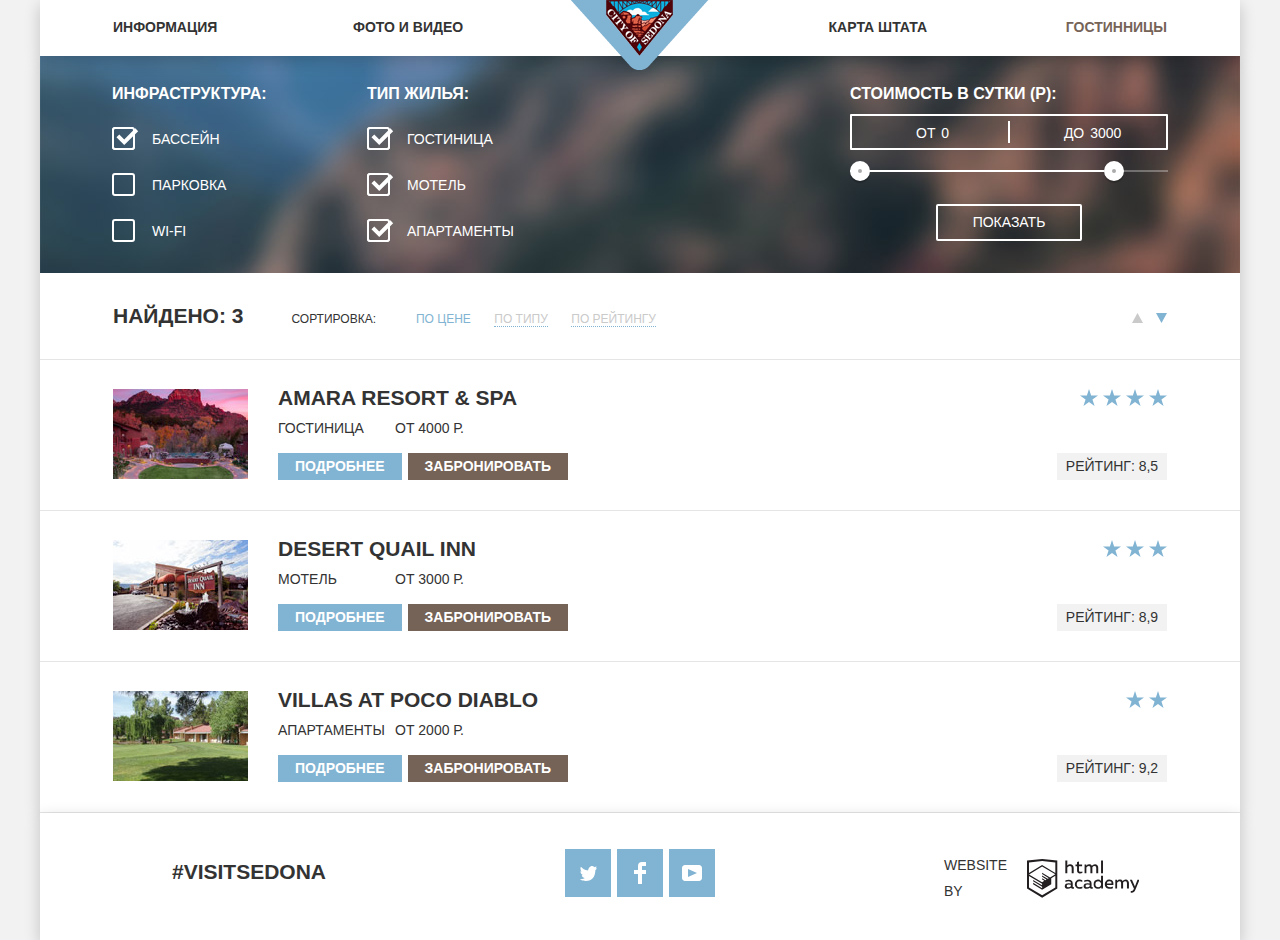
==== catalog.html @ d59c252d "Сборка 1" ====
<!DOCTYPE html>
<html lang="ru">
  <head>
    <meta charset="utf-8">
    <meta name="viewport" content="width=device-width,initial-scale=1">
    <title>Гостинницы Sedona</title>
    <link rel="stylesheet" href="css/style.css">
  </head>
  <body class="inner-page">
    <header class="page-header container">
      <a class="page-header__logo logo" href="index.html" tabindex="1">
        <img src="img/logo.png" width="138px" height="70px" alt="Седона - городок в Аризоне">
      </a>
      <nav class="page-header__navigation main-nav">
        <ul class="main-nav__list">
          <li class="main-nav__item">
            <a href="#">Информация</a>
          </li>
          <li class="main-nav__item">
            <a href="#">Фото и видео</a>
          </li>
          <li class="main-nav__item">
            <a href="#">Карта штата</a>
          </li>
          <li class="main-nav__item">
            <a>Гостинницы</a>
          </li>
        </ul>
      </nav>
    </header>


    <main class="container">
      <h1  class="visually-hidden">Каталог гостинниц</h2>

      <section class="hotel-filter">
        <h2 class="visually-hidden">Фильтр</h2>
        <form class="hotel-filter__form" action="https://echo.htmlacademy.ru" method="get">
          <fieldset class="hotel-filter__options options">
            <div class="options__inner-wrapper">
              <legend class="options__title">Инфраструктура:</legend>
              <ul class="options__list">
                <li class="options__item">
                  <div class="checkbox">
                    <input class="checkbox_input visually-hidden" type="checkbox" name="option_1" id="option_1" checked>
                    <label class="checkbox_label" for="option_1">Бассейн</label>
                  </div>
                </li>
                <li class="options__item">
                  <div class="checkbox">
                    <input class="checkbox_input visually-hidden" type="checkbox" name="option_2" id="option_2">
                    <label class="checkbox_label" for="option_2">Парковка</label>
                  </div>
                </li>
                <li class="options__item">
                  <div class="checkbox">
                    <input class="checkbox_input visually-hidden" type="checkbox" name="option_3" id="option_3">
                    <label class="checkbox_label" for="option_3">Wi-Fi</label>
                  </div>
                </li>
              </ul>
            </div>
          </fieldset>
          <fieldset class="hotel-filter__options options">
            <div class="options__inner-wrapper">
              <legend class="options__title">Тип жилья:</legend>
              <ul class="options__list">
                <li class="options__item">
                  <div class="checkbox">
                    <input class="checkbox_input visually-hidden" type="checkbox" name="option_4" id="option_4" checked>
                    <label class="checkbox_label" for="option_4">Гостиница</label>
                  </div>
                </li>
                <li class="options__item">
                  <div class="checkbox">
                    <input class="checkbox_input visually-hidden" type="checkbox" name="option_5" id="option_5" checked>
                    <label class="checkbox_label" for="option_5">Мотель</label>
                  </div>
                </li>
                <li class="options__item">
                  <div class="checkbox">
                    <input class="checkbox_input visually-hidden" type="checkbox" name="option_6" id="option_6" checked>
                    <label class="checkbox_label" for="option_6">Апартаменты</label>
                  </div>
                </li>
              </ul>
            </div>
          </fieldset>
          <div class="hotel-filter__price-wrapper">
            <fieldset class="price">
              <legend class="price__title">Стоимость в сутки (Р):</legend>
              <div class="price__controls control">
                <label class="control__value control__valuу--min-price">
                  <span class="visually-hidden">Минимальная цена</span>
                  От
                  <input class="control__input" type="text" name="min-price" id="min-price" value="0">
                </label>
                <label class="control__value control__value--max-price">
                  До
                  <span class="visually-hidden">Максимальная цена</span>
                  <input class="control__input" type="text" name="max-price" id="max-price" value="3000">
                </label>
              </div>
              <div class="price__range-controls range-controls">
                <div class="range-controls__scale">
                  <div class="range-controls__bar"></div>
                </div>
                <div class="range-controls__toggle range-controls__toggle--min"></div>
                <div class="range-controls__toggle range-controls__toggle--max"></div>
              </div>
            </fieldset>
            <button class="button hotel-filter__button" type="submit">Показать</button>
          </div>
        </form>
      </section>

      <section class="catalog">
        <h2 class="visually-hidden">Каталог отелей</h2>
        <div class="catalog_sorting sorting">
          <span class="sorting__search-result">Найдено: 3</span>
          <span class="sorting__text">Сортировка:</span>
          <ul class="sorting__by-category by-category">
            <li class="by-category__item by-category__item--active">
              <a class="by-category_link" href="#">По цене</a>
            </li>
            <li class="by-category__item">
              <a class="by-category_link" href="#">По типу</a>
            </li>
            <li class="by-category__item">
              <a class="by-category_link" href="#">По рейтингу</a>
            </li>
          </ul>
          <ul class="sorting__increase-decrease increase-decrease">
            <li class="increase-decrease__item">
              <a class="increase-decrease__link increase-decrease__link--decrease" href="#"><span class="visually-hidden">По убыванию</span></a>
            </li>
            <li class="increase-decrease__item increase-decrease__item--active">
              <a class="increase-decrease__link increase-decrease__link--increase" href="#"><span class="visually-hidden">По возрастанию</span></a>
            </li>
          </ul>
        </div>

        <ul class="catalog__list">
          <li class="catalog__item hotel">
            <img class="hotel__image" width="135px" height="90px" src="img/hotel-1.jpg" alt="Изображение отеля Amara Resort & Spa">
            <div class="hotel__information">
              <h3 class="hotel__title"><a class="hotel__link" href="#">Amara Resort & Spa</a></h3>
              <div class="hotel__table">
                <ul class="hotel__list">
                  <li class="hotel__value">Гостиница</li>
                  <li class="hotel__field">ОТ 4000 Р.</li>
                </ul>
              </div>
              <a class="hotel__button button" href="#">Подробнее</a>
              <a class="hotel__button hotel__button--buy button" href="#">Забронировать</a>
            </div>
            <div class="hotel__rating rating">
              <div class="rating__in-stars rating__in-stars--four">
                <span class="visually-hidden">4 звезды</span>
              </div>
              <a class="rating__in-numbers" href="#">Рейтинг: 8,5</a>
            </div>
          </li>

          <li class="catalog__item hotel">
            <img class="hotel__image" width="135px" height="90px" src="img/hotel-2.jpg" alt="Изображение отеля Desert Quail Inn">
            <div class="hotel__information">
              <h3 class="hotel__title"><a class="hotel__link" href="#">Desert Quail Inn</a></h3>
              <div class="hotel__table">
                <ul class="hotel__list">
                  <li class="hotel__value">Мотель</li>
                  <li class="hotel__field">ОТ 3000 Р.</li>
                </ul>
              </div>
              <a class="hotel__button button" href="#">Подробнее</a>
              <a class="hotel__button hotel__button--buy button" href="#">Забронировать</a>
            </div>
            <div class="hotel__rating rating">
              <div class="rating__in-stars rating__in-stars--three">
                <span class="visually-hidden">3 звезды</span>
              </div>
              <a class="rating__in-numbers" href="#">Рейтинг: 8,9</a>
            </div>
          </li>

          <li class="catalog__item hotel">
            <img class="hotel__image" width="135px" height="90px" src="img/hotel-3.jpg" alt="Изображение отеля Villas at Poco Diablo">
            <div class="hotel__information">
              <h3 class="hotel__title"><a class="hotel__link" href="#">Villas at Poco Diablo</a></h3>
              <div class="hotel__table">
                <ul class="hotel__list">
                  <li class="hotel__value">Апартаменты</li>
                  <li class="hotel__field">ОТ 2000 Р.</li>
                </ul>
              </div>
              <a class="hotel__button button" href="#">Подробнее</a>
              <a class="hotel__button hotel__button--buy button" href="#">Забронировать</a>
            </div>
            <div class="hotel__rating rating">
              <div class="rating__in-stars rating__in-stars--two">
                <span class="visually-hidden">2 звезды</span>
              </div>
              <a class="rating__in-numbers" href="#">Рейтинг: 9,2</a>
            </div>
          </li>
        </ul>
      </section>
    </main>

    <footer class="page-footer container">
      <div class="page-footer__hashtag hashtag">
        <p class="hashtag__text">#visitSEDONA</p>
      </div>

      <div class="page-footer__social social">
        <ul class="social__list">
          <li class="social__item">
            <a class="social__link social__link--twitter" href="#">
              <span class="visually-hidden">Twitter</span>
            </a>
          </li>
          <li class="social__item">
            <a class="social__link social__link--facebook" href="#">
              <span class="visually-hidden">Facebook</span>
            </a>
          </li>
          <li class="social__item">
            <a class="social__link social__link--youtube" href="#">
              <span class="visually-hidden">YouTube</span>
            </a>
          </li>
        </ul>
      </div>

      <div class="page-footer__copyright copyright">
        <span class="copyright__text">Website by</span>
        <a class="copyright__link" href="#">
          <span class="visually-hidden">HTML Academy</span>
        </a>
      </div>
    </footer>
  </body>
</html>
---- css/style.css ----
html {
  line-height: 1.15;
  -webkit-text-size-adjust: 100%; }

body {
  margin: 0; }

h1 {
  font-size: 2em;
  margin: 0.67em 0; }

hr {
  -webkit-box-sizing: content-box;
          box-sizing: content-box;
  height: 0;
  overflow: visible; }

pre {
  font-family: monospace, monospace;
  font-size: 1em; }

a {
  background-color: transparent; }

abbr[title] {
  border-bottom: none;
  text-decoration: underline;
  -webkit-text-decoration: underline dotted;
          text-decoration: underline dotted; }

b,
strong {
  font-weight: bolder; }

code,
kbd,
samp {
  font-family: monospace, monospace;
  font-size: 1em; }

small {
  font-size: 80%; }

sub,
sup {
  font-size: 75%;
  line-height: 0;
  position: relative;
  vertical-align: baseline; }

sub {
  bottom: -0.25em; }

sup {
  top: -0.5em; }

img {
  border-style: none; }

button,
input,
optgroup,
select,
textarea {
  font-family: inherit;
  font-size: 100%;
  line-height: 1.15;
  margin: 0; }

button,
input {
  overflow: visible; }

button,
select {
  text-transform: none; }

button,
[type="button"],
[type="reset"],
[type="submit"] {
  -webkit-appearance: button; }

button::-moz-focus-inner,
[type="button"]::-moz-focus-inner,
[type="reset"]::-moz-focus-inner,
[type="submit"]::-moz-focus-inner {
  border-style: none;
  padding: 0; }

button:-moz-focusring,
[type="button"]:-moz-focusring,
[type="reset"]:-moz-focusring,
[type="submit"]:-moz-focusring {
  outline: 1px dotted ButtonText; }

fieldset {
  padding: 0.35em 0.75em 0.625em; }

legend {
  -webkit-box-sizing: border-box;
          box-sizing: border-box;
  color: inherit;
  display: table;
  max-width: 100%;
  padding: 0;
  white-space: normal; }

progress {
  vertical-align: baseline; }

textarea {
  overflow: auto; }

[type="checkbox"],
[type="radio"] {
  -webkit-box-sizing: border-box;
          box-sizing: border-box;
  padding: 0; }

[type="number"]::-webkit-inner-spin-button,
[type="number"]::-webkit-outer-spin-button {
  height: auto; }

[type="search"] {
  -webkit-appearance: textfield;
  outline-offset: -2px; }

[type="search"]::-webkit-search-decoration {
  -webkit-appearance: none; }

::-webkit-file-upload-button {
  -webkit-appearance: button;
  font: inherit; }

details {
  display: block; }

summary {
  display: list-item; }

template {
  display: none; }

[hidden] {
  display: none; }

@font-face {
  font-family: 'PT Sans', sans-serif;
  font-weight: normal;
  src: local("PT Sans"), url("../../fonts/ptsans.woff"), url("../../fonts/ptsans.woff2");
  font-weight: 400;
  font-style: normal; }

@font-face {
  font-family: 'PT Sans', sans-serif;
  font-weight: normal;
  src: local("PT Sans"), url("../../fonts/ptsansbold.woff"), url("../../fonts/ptsansbold.woff2");
  font-weight: 700;
  font-style: normal; }

html {
  -webkit-box-sizing: border-box;
          box-sizing: border-box; }

*,
*::before,
*::after {
  -webkit-box-sizing: inherit;
          box-sizing: inherit; }

.content-box-component {
  -webkit-box-sizing: content-box;
          box-sizing: content-box; }

body {
  min-width: 1200px;
  margin: 0;
  padding: 0;
  font-weight: 400;
  font-style: normal;
  font-size: 14px;
  line-height: 21px;
  font-family: "PT Sans", "Arial", sans-serif;
  color: #333333;
  background-color: #ffffff;
  text-transform: uppercase;
  background-color: #f2f2f2; }

.visually-hidden {
  position: absolute;
  width: 1px;
  height: 1px;
  margin: -1px;
  padding: 0;
  overflow: hidden;
  border: 0;
  clip: rect(0 0 0 0); }

a {
  text-decoration: none; }

img {
  display: block; }

.container {
  width: 1200px;
  margin: 0 auto;
  display: block;
  background-color: #ffffff;
  -webkit-box-shadow: 0px 5px 15px 0px rgba(0, 1, 1, 0.2);
          box-shadow: 0px 5px 15px 0px rgba(0, 1, 1, 0.2); }

.button {
  display: block;
  font-size: 14px;
  line-height: 21px;
  font-weight: 700;
  color: #ffffff;
  text-transform: uppercase;
  background-color: #81b3d2;
  border: none; }

.page-header {
  width: 1200px;
  padding-left: 73px;
  padding-right: 73px;
  position: relative;
  background-color: #ffffff; }

.page-header__logo {
  position: absolute;
  left: 50%;
  margin-left: -69px;
  top: 0; }

.logo {
  width: 138px;
  height: 70px;
  background-color: transparent;
  z-index: 2; }

.main-nav__list {
  display: -webkit-box;
  display: -ms-flexbox;
  display: flex;
  -ms-flex-wrap: wrap;
      flex-wrap: wrap;
  list-style: none;
  margin: 0;
  padding: 0; }

.main-nav__item {
  width: 240px; }
  .main-nav__item:nth-child(n) {
    margin: 0; }
  .main-nav__item:nth-child(1), .main-nav__item:nth-child(2) {
    text-align: left; }
  .main-nav__item:nth-child(3), .main-nav__item:nth-child(4) {
    text-align: right; }
  .main-nav__item:nth-child(2) {
    margin-right: auto; }

.main-nav__item a {
  font-size: 14px;
  line-height: 21px;
  color: #333333;
  background-color: #ffffff;
  display: inline-block;
  padding: 0;
  margin-top: 17px;
  margin-bottom: 18px;
  font-weight: 700; }
  .main-nav__item a:hover, .main-nav__item a:active {
    color: #81b3d2; }
  .main-nav__item a:active {
    opacity: 0.3; }
  .main-nav__item a:not([href]) {
    color: #766357; }

.greeting-block {
  width: 1200px;
  height: 508px;
  background-color: #406581;
  background-image: url("../../img/greeting-background-image.jpg");
  background-repeat: no-repeat;
  background-position: 50% 28%;
  background-size: cover;
  position: relative; }
  .greeting-block::after {
    content: "";
    position: absolute;
    height: 57px;
    bottom: 0;
    left: 0;
    right: 0;
    background-image: url("../../img/greeting-image-border.png");
    background-repeat: no-repeat;
    background-position: center bottom; }

.greeting-block_image {
  position: absolute;
  top: 76px;
  left: 50%;
  margin-left: -229px;
  width: 458px;
  height: 352px;
  display: block; }

.advantages {
  width: 1200px; }

.advantages__text {
  padding-top: 60px;
  padding-right: 350px;
  padding-bottom: 50px;
  padding-left: 350px;
  display: -webkit-box;
  display: -ms-flexbox;
  display: flex;
  -webkit-box-orient: vertical;
  -webkit-box-direction: normal;
      -ms-flex-direction: column;
          flex-direction: column;
  -webkit-box-pack: start;
      -ms-flex-pack: start;
          justify-content: flex-start;
  -webkit-box-align: center;
      -ms-flex-align: center;
          align-items: center; }

.advantages__slogan {
  font-size: 21px;
  line-height: 26px;
  font-weight: 700;
  margin: 0;
  width: 450px;
  text-align: center;
  margin-bottom: 28px; }

.advantages__reasons {
  font-size: 14px;
  line-height: 26px;
  margin: 0;
  width: 500px;
  text-align: center; }

.advantages__block {
  display: -webkit-box;
  display: -ms-flexbox;
  display: flex;
  -ms-flex-wrap: wrap;
      flex-wrap: wrap;
  -webkit-box-pack: justify;
      -ms-flex-pack: justify;
          justify-content: space-between; }

.advantages__wrapper {
  display: -webkit-box;
  display: -ms-flexbox;
  display: flex;
  -webkit-box-pack: justify;
      -ms-flex-pack: justify;
          justify-content: space-between;
  -ms-flex-wrap: wrap;
      flex-wrap: wrap; }

.advantages__item {
  width: 400px;
  padding-top: 47px;
  padding-right: 46px;
  padding-bottom: 38px;
  padding-left: 46px;
  display: -webkit-box;
  display: -ms-flexbox;
  display: flex;
  -webkit-box-orient: vertical;
  -webkit-box-direction: normal;
      -ms-flex-direction: column;
          flex-direction: column;
  -ms-flex-wrap: wrap;
      flex-wrap: wrap;
  text-align: center;
  -webkit-box-pack: start;
      -ms-flex-pack: start;
          justify-content: flex-start; }
  .advantages__item--blue {
    background-color: #81b3d2;
    color: #ffffff; }
  .advantages__item--gray {
    background-color: #eeeeee;
    color: #333333; }

.advantages__title {
  font-size: 21px;
  line-height: 21px;
  font-weight: 700;
  margin: 0;
  margin-bottom: 24px;
  padding: 0 70px; }

.advantages__number {
  margin-bottom: 21px; }

.advantages__description {
  padding: 0;
  margin: 0;
  padding-bottom: 21px; }
  .advantages__description--narrow {
    padding-right: 25px;
    padding-left: 25px; }

.advantages__image {
  width: 800px;
  height: 256px;
  background-color: #b38980; }
  .advantages__image--first-place {
    -webkit-box-ordinal-group: 0;
        -ms-flex-order: -1;
            order: -1; }

.promo__list {
  list-style: none;
  margin: 0;
  padding: 0;
  display: -webkit-box;
  display: -ms-flexbox;
  display: flex;
  -ms-flex-wrap: wrap;
      flex-wrap: wrap; }

.promo__item {
  width: 400px;
  display: -webkit-box;
  display: -ms-flexbox;
  display: flex;
  -webkit-box-orient: vertical;
  -webkit-box-direction: normal;
      -ms-flex-direction: column;
          flex-direction: column;
  -ms-flex-wrap: wrap;
      flex-wrap: wrap;
  text-align: center;
  -webkit-box-pack: start;
      -ms-flex-pack: start;
          justify-content: flex-start;
  padding-top: 161px;
  padding-right: 57px;
  padding-bottom: 75px;
  padding-left: 57px;
  position: relative; }
  .promo__item::after {
    content: "";
    position: absolute;
    left: 50%;
    background-position: top center;
    background-repeat: no-repeat; }
  .promo__item--house::after {
    width: 75px;
    height: 72px;
    background-image: url("./../../img/promo-image-1.svg");
    top: 60px;
    margin-left: -37px; }
  .promo__item--burger::after {
    width: 74px;
    height: 70px;
    background-image: url("./../../img/promo-image-2.svg");
    top: 61px;
    margin-left: -37px; }
  .promo__item--present::after {
    width: 64px;
    height: 76px;
    background-image: url("./../../img/promo-image-3.svg");
    top: 56px;
    margin-left: -33px; }

.promo__title {
  margin: 0;
  padding: 0;
  font-size: 21px;
  line-height: 21px;
  font-weight: 700;
  margin-bottom: 24px; }

.promo__description {
  padding: 0;
  margin: 0;
  margin-bottom: 7px; }

.hotel-search {
  width: 1200px;
  padding-top: 53px;
  padding-right: 100px;
  padding-bottom: 0;
  padding-left: 100px;
  display: -webkit-box;
  display: -ms-flexbox;
  display: flex;
  -webkit-box-orient: vertical;
  -webkit-box-direction: normal;
      -ms-flex-direction: column;
          flex-direction: column;
  -webkit-box-pack: start;
      -ms-flex-pack: start;
          justify-content: flex-start;
  text-align: center;
  -webkit-box-align: center;
      -ms-flex-align: center;
          align-items: center; }

.hotel-search__question {
  font-size: 30px;
  line-height: 30px;
  font-weight: 700;
  margin-bottom: 27px;
  width: 370px; }

.hotel-search__text {
  padding: 0;
  margin: 0;
  margin-bottom: 47px;
  line-height: 24px;
  width: 445px; }

.hotel-search__button {
  width: 568px;
  padding: 0;
  padding-top: 30px;
  padding-bottom: 30px;
  font-size: 21px;
  line-height: 26px;
  background-color: #766357; }
  .hotel-search__button:hover, .hotel-search__button:focus {
    background-color: #604e43; }
  .hotel-search__button:active {
    background-color: #503e33;
    color: #928a85; }

.map {
  width: 1200px;
  height: 593px;
  position: relative; }

.map-image {
  width: 1200px;
  height: 593px;
  background-color: #cbdcaa; }

.map__iframe {
  position: absolute;
  top: 0;
  left: 0;
  right: 0; }

.page-footer {
  width: 1200px;
  padding-top: 36px;
  padding-left: 132px;
  padding-bottom: 36px;
  padding-right: 101px;
  display: -webkit-box;
  display: -ms-flexbox;
  display: flex;
  -webkit-box-align: start;
      -ms-flex-align: start;
          align-items: flex-start; }
  .page-footer--transparent {
    background-color: #ffffff;
    opacity: 0.902;
    margin-top: -120px;
    z-index: 3; }

.page-footer__hashtag {
  margin-top: 12px;
  margin-right: auto;
  margin-left: 0; }

.page-footer__social {
  margin-left: 109px;
  margin-right: 85px; }

.page-footer__copyright {
  margin-top: 3px;
  margin-right: 0;
  margin-left: auto; }

.hashtag {
  width: 140px;
  text-align: left; }

.hashtag__text {
  font-size: 21px;
  line-height: 21px;
  font-weight: 700;
  padding: 0;
  margin: 0; }

.social {
  width: 150px; }

.social__list {
  list-style: none;
  margin: 0;
  padding: 0;
  display: -webkit-box;
  display: -ms-flexbox;
  display: flex;
  -webkit-box-pack: justify;
      -ms-flex-pack: justify;
          justify-content: space-between;
  -ms-flex-wrap: wrap;
      flex-wrap: wrap; }

.social__link {
  display: block;
  width: 46px;
  height: 48px;
  background-color: #81b3d2;
  background-position: center center;
  background-repeat: no-repeat; }
  .social__link:hover, .social__link:focus {
    background-color: #669ec0; }
  .social__link:active {
    background-color: #5496bd;
    color: #94b9d2; }
  .social__link--twitter {
    background-image: url("../../img/socials-twitter.svg"); }
    .social__link--twitter:active {
      background-image: url("../../img/socials-twitter-dark.svg"); }
  .social__link--facebook {
    background-image: url("../../img/socials-facebook.svg"); }
    .social__link--facebook:active {
      background-image: url("../../img/socials-facebook-dark.svg"); }
  .social__link--youtube {
    background-image: url("../../img/socials-youtube.svg"); }
    .social__link--youtube:active {
      background-image: url("../../img/socials-youtube-dark.svg"); }

.copyright {
  width: 195px;
  text-align: left;
  display: -webkit-box;
  display: -ms-flexbox;
  display: flex;
  -webkit-box-pack: justify;
      -ms-flex-pack: justify;
          justify-content: space-between;
  -webkit-box-align: center;
      -ms-flex-align: center;
          align-items: center; }

.copyright__text {
  line-height: 26px; }

.copyright__link {
  display: block;
  width: 115px;
  height: 41px;
  background-image: url(../../img/copyright-image.svg);
  background-repeat: no-repeat;
  background-position: center center; }
  .copyright__link:hover, .copyright__link:focus {
    background-image: url(../../img/copyright-image-blue.svg); }
  .copyright__link:active {
    background-image: url(../../img/copyright-image-gray.svg); }

.modal {
  z-index: 100;
  display: none;
  background-color: #ffffff; }
  .modal--show {
    display: block; }

.modal-search {
  width: 568px;
  padding: 55px; }

.modal-search__form {
  display: -webkit-box;
  display: -ms-flexbox;
  display: flex;
  -ms-flex-wrap: wrap;
      flex-wrap: wrap;
  font-size: 14px;
  line-height: 26px;
  font-weight: 700; }

.hotel-filter {
  width: 1200px;
  background-color: #5f5656;
  background-image: url("../../img/hotel-filter.jpg");
  background-repeat: no-repeat;
  background-position: 50% 50%;
  padding-top: 27px;
  padding-right: 72px;
  padding-bottom: 31px;
  padding-left: 72px;
  color: #ffffff; }

.hotel-filter__form {
  display: -webkit-box;
  display: -ms-flexbox;
  display: flex;
  -webkit-box-pack: start;
      -ms-flex-pack: start;
          justify-content: flex-start; }

.hotel-filter__options {
  margin: 0;
  margin-right: 85px; }

.hotel-filter__price-wrapper {
  margin: 0;
  margin-left: auto; }

.hotel-filter__button {
  margin: 0 auto;
  font-weight: 400;
  background-color: transparent;
  border: 2px solid #ffffff;
  border-radius: 2px;
  cursor: pointer;
  padding: 6px 35px; }
  .hotel-filter__button:hover, .hotel-filter__button:focus, .hotel-filter__button:active {
    color: #333333;
    background-color: #ffffff; }

.options {
  min-width: 170px;
  border: none;
  padding: 0; }

.options__title {
  padding: 0;
  font-size: 16px;
  line-height: 21px;
  font-weight: 700;
  margin: 0;
  margin-bottom: 25px; }

.options__list {
  list-style: none;
  margin: 0;
  padding: 0; }

.options__item {
  margin: 0;
  margin-bottom: 25px;
  padding: 0;
  padding-left: 40px; }
  .options__item:last-child {
    margin-bottom: 0; }

.price {
  width: 318px;
  border: none;
  margin: 0;
  padding: 0; }

.price__title {
  padding: 0;
  font-size: 16px;
  line-height: 21px;
  font-weight: 700;
  margin: 0;
  margin-bottom: 10px; }

.price__controls {
  margin-bottom: 20px; }

.price__range-controls {
  margin-bottom: 32px; }

.control {
  border: 2px solid #ffffff;
  border-radius: 1px;
  width: 318px;
  position: relative;
  height: 36px; }
  .control::after {
    position: absolute;
    content: "";
    height: 22px;
    width: 2px;
    top: 50%;
    left: 50%;
    margin-left: -1px;
    margin-top: -11px;
    background-color: #ffffff; }

.control__value {
  display: inline-block;
  vertical-align: top;
  cursor: pointer;
  line-height: 32px;
  padding-left: 64px;
  width: 144px; }

.control__input {
  background-color: transparent;
  border: none;
  width: 50px;
  color: inherit;
  font: inherit; }

.range-controls {
  position: relative; }

.range-controls__scale {
  height: 2px;
  background-color: rgba(255, 255, 255, 0.3); }

.range-controls__bar {
  width: 80%;
  height: 2px;
  background-color: white; }

.range-controls__toggle {
  width: 20px;
  height: 20px;
  background: #ababab;
  border: 8px solid #ffffff;
  border-radius: 50%;
  -webkit-box-shadow: 0 2px 1px 0 rgba(0, 1, 1, 0.2);
          box-shadow: 0 2px 1px 0 rgba(0, 1, 1, 0.2);
  cursor: pointer;
  position: absolute;
  top: -9px; }
  .range-controls__toggle--min {
    left: 0; }
  .range-controls__toggle--max {
    left: 80%; }
  .range-controls__toggle:hover {
    background: #1c4f80; }

.catalog {
  width: 1200px; }

.catalog_sorting {
  padding-top: 30px;
  padding-right: 73px;
  padding-bottom: 30px;
  padding-left: 73px; }

.catalog__list {
  list-style: none;
  margin: 0;
  padding: 0; }

.catalog__item {
  margin: 0;
  padding: 0;
  padding-top: 27px;
  padding-right: 73px;
  padding-bottom: 30px;
  padding-left: 73px;
  border-bottom: 1px solid #e5e5e5; }
  .catalog__item:nth-child(1) {
    border-top: 1px solid #e5e5e5; }

.checkbox_label {
  position: relative;
  display: block;
  cursor: pointer;
  -webkit-user-select: none;
     -moz-user-select: none;
      -ms-user-select: none;
          user-select: none; }

.checkbox_input + .checkbox_label::before {
  content: "";
  position: absolute;
  width: 23px;
  height: 23px;
  border: 2px solid #ffffff;
  border-radius: 3px;
  left: -40px;
  top: -2px; }

.checkbox_input:disabled ~ .checkbox_label::before {
  opacity: 0.2; }

.checkbox_input:checked + .checkbox_label::after {
  content: "";
  position: absolute;
  width: 27px;
  height: 23px;
  left: -40px;
  top: -2px;
  background-image: url("../../img/checkbox-on.svg");
  background-repeat: no-repeat;
  background-position: 0 0; }

.checkbox_input:checked:disabled + .checkbox_label::after {
  opacity: 0.2; }

.checkbox_input:focus ~ .checkbox_label {
  outline: auto 2px Highlight;
  outline: -webkit-focus-ring-color auto 5px; }

.by-category {
  list-style: none;
  margin: 0;
  padding: 0;
  display: -webkit-box;
  display: -ms-flexbox;
  display: flex;
  min-width: 240px;
  -webkit-box-pack: justify;
      -ms-flex-pack: justify;
          justify-content: space-between; }

.by-category_link {
  display: block;
  color: #cacaca;
  font: inherit;
  position: relative; }
  .by-category_link::after {
    content: "";
    position: absolute;
    right: 0;
    bottom: 1px;
    left: 0;
    border-bottom: 1px dotted #81b3d2; }
  .by-category_link:hover, .by-category_link:focus {
    color: #81b3d2; }
  .by-category_link:active {
    color: inherit; }
    .by-category_link:active::after {
      border-bottom: none; }

.by-category__item--active .by-category_link {
  color: #81b3d2; }
  .by-category__item--active .by-category_link::after {
    border-bottom: none; }

.increase-decrease {
  list-style: none;
  margin: 0;
  padding: 0;
  display: -webkit-box;
  display: -ms-flexbox;
  display: flex;
  width: 35px;
  -webkit-box-pack: justify;
      -ms-flex-pack: justify;
          justify-content: space-between;
  cursor: pointer; }

.increase-decrease__link {
  display: block;
  width: 11px;
  height: 10px;
  background-position: 0 0;
  background-repeat: no-repeat; }

.increase-decrease__link--increase {
  background-image: url("../../img/icon-increase.svg"); }
  .increase-decrease__link--increase:hover, .increase-decrease__link--increase:focus {
    background-image: url("../../img/icon-increase-hover.svg"); }
  .increase-decrease__link--increase:active {
    background-image: url("../../img/icon-increase-active.svg"); }

.increase-decrease__link--decrease {
  background-image: url("../../img/icon-decrease.svg");
  -webkit-transform: rotate(180deg);
          transform: rotate(180deg); }
  .increase-decrease__link--decrease:hover, .increase-decrease__link--decrease:focus {
    background-image: url("../../img/icon-decrease-hover.svg");
    -webkit-transform: rotate(180deg);
            transform: rotate(180deg); }
  .increase-decrease__link--decrease:active {
    background-image: url("../../img/icon-decrease-active.svg");
    -webkit-transform: rotate(180deg);
            transform: rotate(180deg); }

.increase-decrease__item--active .increase-decrease__link--increase {
  background-image: url("../../img/icon-increase-active.svg"); }

.increase-decrease__item--active .increase-decrease__link--decrease {
  background-image: url("../../img/icon-decrease-active.svg");
  -webkit-transform: rotate(180deg);
          transform: rotate(180deg); }

.sorting {
  display: -webkit-box;
  display: -ms-flexbox;
  display: flex;
  -webkit-box-pack: start;
      -ms-flex-pack: start;
          justify-content: flex-start;
  font-size: 12px;
  line-height: 18px;
  -webkit-box-align: baseline;
      -ms-flex-align: baseline;
          align-items: baseline; }

.sorting__search-result {
  font-size: 21px;
  line-height: 26px;
  font-weight: 700;
  margin-right: 48px; }

.sorting__text {
  margin-right: 40px; }

.sorting__increase-decrease {
  margin-left: auto; }

.hotel {
  display: -webkit-box;
  display: -ms-flexbox;
  display: flex;
  -webkit-box-pack: start;
      -ms-flex-pack: start;
          justify-content: flex-start; }

.hotel__image {
  width: 135px;
  height: 90px;
  margin-top: auto;
  margin-right: 30px;
  margin-bottom: auto; }

.hotel__information {
  min-width: 258px; }

.hotel__title {
  font-size: 21px;
  font-weight: 700;
  line-height: 21px;
  margin: 0;
  margin-bottom: 10px;
  padding: 0; }

.hotel__link {
  color: inherit;
  font: inherit; }
  .hotel__link:hover, .hotel__link:focus {
    color: #81b3d2; }
  .hotel__link:active {
    opacity: 0.3; }

.hotel__table {
  display: table;
  margin-bottom: 14px; }

.hotel__list {
  display: table-row; }

.hotel__value,
.hotel__field {
  display: table-cell; }

.hotel__value {
  width: 117px; }

.hotel__button {
  display: inline-block;
  min-width: 70px;
  padding: 3px 17px;
  margin-right: 2px; }
  .hotel__button:last-child {
    margin-right: 0; }
  .hotel__button:hover, .hotel__button:focus {
    background-color: #669ec0; }
  .hotel__button:active {
    background-color: #5496bd;
    color: #94b9d2; }
  .hotel__button--buy {
    background-color: #766357; }
    .hotel__button--buy:hover, .hotel__button--buy:focus {
      background-color: #604e43; }
    .hotel__button--buy:active {
      background-color: #503e33;
      color: #928a85; }

.hotel__rating {
  margin-left: auto;
  margin-top: 2px; }

.rating {
  display: -webkit-box;
  display: -ms-flexbox;
  display: flex;
  -webkit-box-orient: vertical;
  -webkit-box-direction: normal;
      -ms-flex-direction: column;
          flex-direction: column;
  -webkit-box-align: end;
      -ms-flex-align: end;
          align-items: flex-end; }

.rating__in-stars {
  width: 110px;
  height: 17px;
  background-color: transparent;
  background-repeat: no-repeat; }
  .rating__in-stars--one {
    background-image: url("../../img/star.svg");
    background-position: calc(23px*4) 0; }
  .rating__in-stars--two {
    background-image: url("../../img/star.svg"), url("../../img/star.svg");
    background-position: calc(23px*4) 0, calc(23px*3) 0; }
  .rating__in-stars--three {
    background-image: url("../../img/star.svg"), url("../../img/star.svg"), url("../../img/star.svg");
    background-position: calc(23px*4) 0, calc(23px*3) 0, calc(23px*2) 0; }
  .rating__in-stars--four {
    background-image: url("../../img/star.svg"), url("../../img/star.svg"), url("../../img/star.svg"), url("../../img/star.svg");
    background-position: calc(23px*4) 0, calc(23px*3) 0, calc(23px*2) 0, calc(23px*1) 0; }
  .rating__in-stars--five {
    background-image: url("../../img/star.svg"), url("../../img/star.svg"), url("../../img/star.svg"), url("../../img/star.svg"), url("../../img/star.svg");
    background-position: calc(23px*4) 0, calc(23px*3) 0, calc(23px*2) 0, calc(23px*1) 0, 0 0; }

.rating__in-numbers {
  display: block;
  width: 110px;
  margin-top: auto;
  background-color: #f2f2f2;
  text-align: center;
  color: inherit;
  font: inherit;
  padding: 3px 0; }
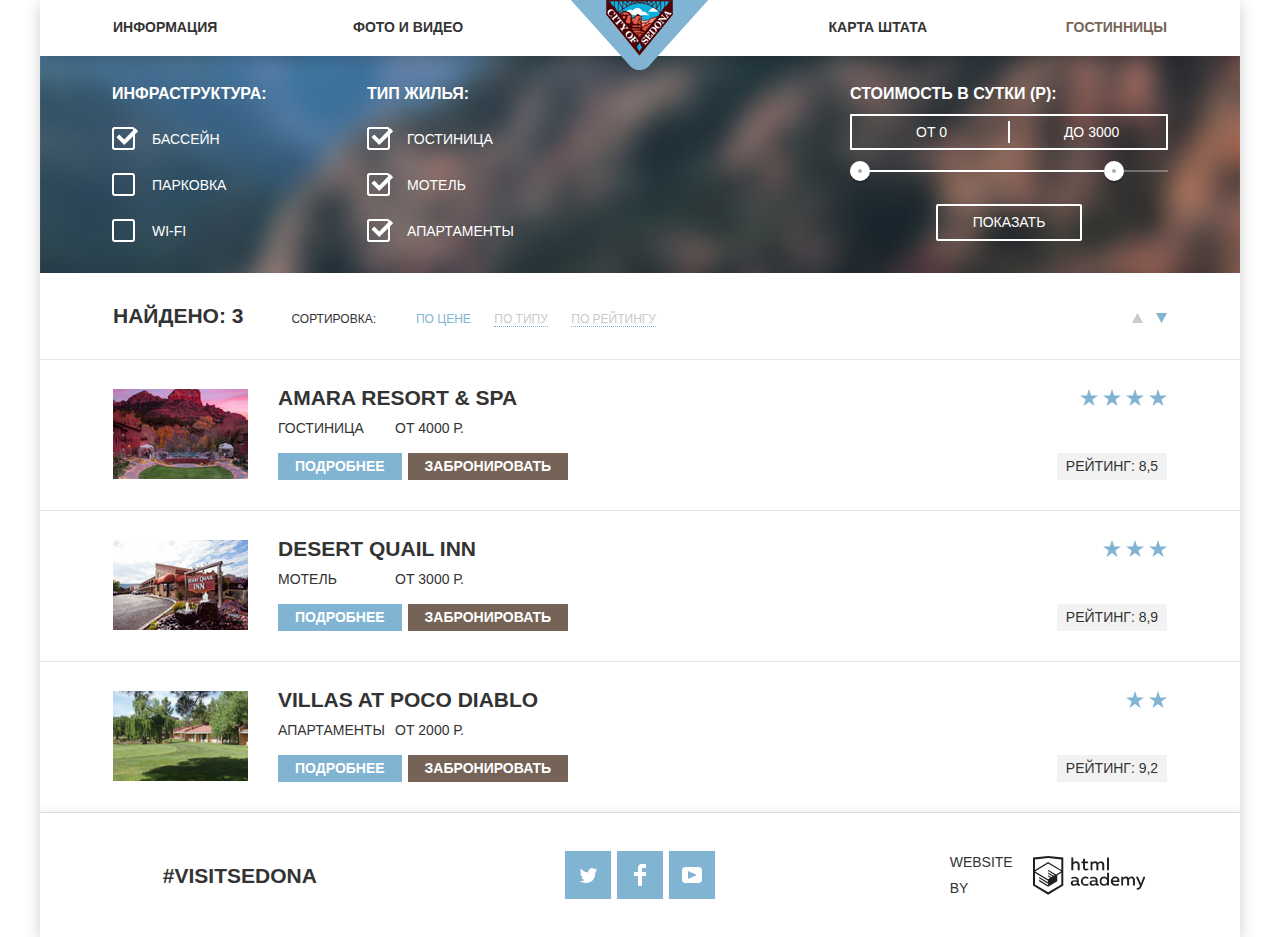
==== commit 1fded56a: "Применен csscomb" ====
--- a/catalog.html
+++ b/catalog.html
@@ -9,7 +9,7 @@
   <body class="inner-page">
     <header class="page-header container">
       <a class="page-header__logo logo" href="index.html" tabindex="1">
-        <img src="img/logo.png" width="138px" height="70px" alt="Седона - городок в Аризоне">
+        <img src="img/logo.png" width="138" height="70" alt="Седона - городок в Аризоне">
       </a>
       <nav class="page-header__navigation main-nav">
         <ul class="main-nav__list">
@@ -31,14 +31,14 @@
 
 
     <main class="container">
-      <h1  class="visually-hidden">Каталог гостинниц</h2>
+      <h1 class="visually-hidden">Каталог гостинниц</h1>
 
       <section class="hotel-filter">
         <h2 class="visually-hidden">Фильтр</h2>
         <form class="hotel-filter__form" action="https://echo.htmlacademy.ru" method="get">
           <fieldset class="hotel-filter__options options">
+            <legend class="options__title">Инфраструктура:</legend>
             <div class="options__inner-wrapper">
-              <legend class="options__title">Инфраструктура:</legend>
               <ul class="options__list">
                 <li class="options__item">
                   <div class="checkbox">
@@ -62,8 +62,8 @@
             </div>
           </fieldset>
           <fieldset class="hotel-filter__options options">
+            <legend class="options__title">Тип жилья:</legend>
             <div class="options__inner-wrapper">
-              <legend class="options__title">Тип жилья:</legend>
               <ul class="options__list">
                 <li class="options__item">
                   <div class="checkbox">
@@ -142,7 +142,7 @@
 
         <ul class="catalog__list">
           <li class="catalog__item hotel">
-            <img class="hotel__image" width="135px" height="90px" src="img/hotel-1.jpg" alt="Изображение отеля Amara Resort & Spa">
+            <img class="hotel__image" width="135" height="90" src="img/hotel-1.jpg" alt="Изображение отеля Amara Resort & Spa">
             <div class="hotel__information">
               <h3 class="hotel__title"><a class="hotel__link" href="#">Amara Resort & Spa</a></h3>
               <div class="hotel__table">
@@ -163,7 +163,7 @@
           </li>
 
           <li class="catalog__item hotel">
-            <img class="hotel__image" width="135px" height="90px" src="img/hotel-2.jpg" alt="Изображение отеля Desert Quail Inn">
+            <img class="hotel__image" width="135" height="90" src="img/hotel-2.jpg" alt="Изображение отеля Desert Quail Inn">
             <div class="hotel__information">
               <h3 class="hotel__title"><a class="hotel__link" href="#">Desert Quail Inn</a></h3>
               <div class="hotel__table">
@@ -184,7 +184,7 @@
           </li>
 
           <li class="catalog__item hotel">
-            <img class="hotel__image" width="135px" height="90px" src="img/hotel-3.jpg" alt="Изображение отеля Villas at Poco Diablo">
+            <img class="hotel__image" width="135" height="90" src="img/hotel-3.jpg" alt="Изображение отеля Villas at Poco Diablo">
             <div class="hotel__information">
               <h3 class="hotel__title"><a class="hotel__link" href="#">Villas at Poco Diablo</a></h3>
               <div class="hotel__table">
@@ -207,36 +207,30 @@
       </section>
     </main>
 
-    <footer class="page-footer container">
-      <div class="page-footer__hashtag hashtag">
+    <footer class="page-footer page-footer container">
+      <div class="page-footer__block hashtag">
         <p class="hashtag__text">#visitSEDONA</p>
       </div>
 
-      <div class="page-footer__social social">
+      <div class="page-footer__block page-footer__block--center social">
         <ul class="social__list">
           <li class="social__item">
-            <a class="social__link social__link--twitter" href="#">
-              <span class="visually-hidden">Twitter</span>
-            </a>
+            <a class="social__link social__link--twitter" href="#"><span class="visually-hidden">Twitter</span></a>
           </li>
           <li class="social__item">
-            <a class="social__link social__link--facebook" href="#">
-              <span class="visually-hidden">Facebook</span>
-            </a>
+            <a class="social__link social__link--facebook" href="#"><span class="visually-hidden">Facebook</span></a>
           </li>
           <li class="social__item">
-            <a class="social__link social__link--youtube" href="#">
-              <span class="visually-hidden">YouTube</span>
-            </a>
+            <a class="social__link social__link--youtube" href="#"><span class="visually-hidden">YouTube</span></a>
           </li>
         </ul>
       </div>
 
-      <div class="page-footer__copyright copyright">
-        <span class="copyright__text">Website by</span>
-        <a class="copyright__link" href="#">
-          <span class="visually-hidden">HTML Academy</span>
-        </a>
+      <div class="page-footer__block">
+        <div class="page-footer__copyright copyright">
+          <span class="copyright__text">Website by</span>
+          <a class="copyright__link" href="https://htmlacademy.ru/intensive/htmlcss"><span class="visually-hidden">HTML Academy</span></a>
+        </div>
       </div>
     </footer>
   </body>
--- a/css/style.css
+++ b/css/style.css
@@ -1,851 +1,1096 @@
 html {
   line-height: 1.15;
-  -webkit-text-size-adjust: 100%; }
+
+  -webkit-text-size-adjust: 100%;
+}
 
 body {
-  margin: 0; }
+  margin: 0;
+}
 
 h1 {
+  margin: 0.67em 0;
+
   font-size: 2em;
-  margin: 0.67em 0; }
+}
 
 hr {
   -webkit-box-sizing: content-box;
           box-sizing: content-box;
   height: 0;
-  overflow: visible; }
+  overflow: visible;
+}
 
 pre {
+  font-size: 1em;
   font-family: monospace, monospace;
-  font-size: 1em; }
+}
 
 a {
-  background-color: transparent; }
+  background-color: transparent;
+}
 
 abbr[title] {
+          text-decoration: underline;
+          text-decoration: underline dotted;
+
   border-bottom: none;
-  text-decoration: underline;
+
   -webkit-text-decoration: underline dotted;
-          text-decoration: underline dotted; }
+}
 
 b,
 strong {
-  font-weight: bolder; }
+  font-weight: bolder;
+}
 
 code,
 kbd,
 samp {
+  font-size: 1em;
   font-family: monospace, monospace;
-  font-size: 1em; }
+}
 
 small {
-  font-size: 80%; }
+  font-size: 80%;
+}
 
 sub,
 sup {
+  position: relative;
+
   font-size: 75%;
   line-height: 0;
-  position: relative;
-  vertical-align: baseline; }
+  vertical-align: baseline;
+}
 
 sub {
-  bottom: -0.25em; }
+  bottom: -0.25em;
+}
 
 sup {
-  top: -0.5em; }
+  top: -0.5em;
+}
 
 img {
-  border-style: none; }
+  border-style: none;
+}
 
 button,
 input,
 optgroup,
 select,
 textarea {
-  font-family: inherit;
+  margin: 0;
+
   font-size: 100%;
   line-height: 1.15;
-  margin: 0; }
+  font-family: inherit;
+}
 
 button,
 input {
-  overflow: visible; }
+  overflow: visible;
+}
 
 button,
 select {
-  text-transform: none; }
+  text-transform: none;
+}
 
 button,
 [type="button"],
 [type="reset"],
 [type="submit"] {
-  -webkit-appearance: button; }
+  -webkit-appearance: button;
+}
 
 button::-moz-focus-inner,
 [type="button"]::-moz-focus-inner,
 [type="reset"]::-moz-focus-inner,
 [type="submit"]::-moz-focus-inner {
+  padding: 0;
+
   border-style: none;
-  padding: 0; }
+}
 
 button:-moz-focusring,
 [type="button"]:-moz-focusring,
 [type="reset"]:-moz-focusring,
 [type="submit"]:-moz-focusring {
-  outline: 1px dotted ButtonText; }
+  outline: 1px dotted ButtonText;
+}
 
 fieldset {
-  padding: 0.35em 0.75em 0.625em; }
+  padding: 0.35em 0.75em 0.625em;
+}
 
 legend {
+  display: table;
   -webkit-box-sizing: border-box;
           box-sizing: border-box;
+  max-width: 100%;
+  padding: 0;
+
   color: inherit;
-  display: table;
-  max-width: 100%;
-  padding: 0;
-  white-space: normal; }
+  white-space: normal;
+}
 
 progress {
-  vertical-align: baseline; }
+  vertical-align: baseline;
+}
 
 textarea {
-  overflow: auto; }
+  overflow: auto;
+}
 
 [type="checkbox"],
 [type="radio"] {
   -webkit-box-sizing: border-box;
           box-sizing: border-box;
-  padding: 0; }
+  padding: 0;
+}
 
 [type="number"]::-webkit-inner-spin-button,
 [type="number"]::-webkit-outer-spin-button {
-  height: auto; }
+  height: auto;
+}
 
 [type="search"] {
+  outline-offset: -2px;
+
   -webkit-appearance: textfield;
-  outline-offset: -2px; }
+}
 
 [type="search"]::-webkit-search-decoration {
-  -webkit-appearance: none; }
+  -webkit-appearance: none;
+}
 
 ::-webkit-file-upload-button {
+  font: inherit;
+
   -webkit-appearance: button;
-  font: inherit; }
+}
 
 details {
-  display: block; }
+  display: block;
+}
 
 summary {
-  display: list-item; }
+  display: list-item;
+}
 
 template {
-  display: none; }
+  display: none;
+}
 
 [hidden] {
-  display: none; }
+  display: none;
+}
 
 @font-face {
-  font-family: 'PT Sans', sans-serif;
   font-weight: normal;
-  src: local("PT Sans"), url("../../fonts/ptsans.woff"), url("../../fonts/ptsans.woff2");
   font-weight: 400;
-  font-style: normal; }
+  font-family: "PT Sans", sans-serif;
+  font-style: normal;
+
+  src: local("PT Sans"), url("../fonts/ptsans.woff"), url("../fonts/ptsans.woff2");
+}
 
 @font-face {
-  font-family: 'PT Sans', sans-serif;
   font-weight: normal;
-  src: local("PT Sans"), url("../../fonts/ptsansbold.woff"), url("../../fonts/ptsansbold.woff2");
   font-weight: 700;
-  font-style: normal; }
+  font-family: "PT Sans", sans-serif;
+  font-style: normal;
+
+  src: local("PT Sans"), url("../fonts/ptsansbold.woff"), url("../fonts/ptsansbold.woff2");
+}
 
 html {
   -webkit-box-sizing: border-box;
-          box-sizing: border-box; }
+          box-sizing: border-box;
+}
 
 *,
 *::before,
 *::after {
   -webkit-box-sizing: inherit;
-          box-sizing: inherit; }
+          box-sizing: inherit;
+}
 
 .content-box-component {
   -webkit-box-sizing: content-box;
-          box-sizing: content-box; }
+          box-sizing: content-box;
+}
 
 body {
+  position: relative;
+
   min-width: 1200px;
   margin: 0;
   padding: 0;
+
   font-weight: 400;
-  font-style: normal;
   font-size: 14px;
   line-height: 21px;
   font-family: "PT Sans", "Arial", sans-serif;
   color: #333333;
+  text-transform: uppercase;
+  font-style: normal;
+
   background-color: #ffffff;
-  text-transform: uppercase;
-  background-color: #f2f2f2; }
+}
 
 .visually-hidden {
   position: absolute;
+
   width: 1px;
   height: 1px;
   margin: -1px;
   padding: 0;
   overflow: hidden;
+
   border: 0;
-  clip: rect(0 0 0 0); }
+
+  clip: rect(0 0 0 0);
+}
 
 a {
-  text-decoration: none; }
+  text-decoration: none;
+}
 
 img {
-  display: block; }
+  display: block;
+}
 
 .container {
+  display: block;
   width: 1200px;
   margin: 0 auto;
-  display: block;
+
   background-color: #ffffff;
-  -webkit-box-shadow: 0px 5px 15px 0px rgba(0, 1, 1, 0.2);
-          box-shadow: 0px 5px 15px 0px rgba(0, 1, 1, 0.2); }
+  -webkit-box-shadow: 0 5px 15px 0 rgba(0, 1, 1, 0.2);
+          box-shadow: 0 5px 15px 0 rgba(0, 1, 1, 0.2);
+}
 
 .button {
   display: block;
+
+  font-weight: 700;
   font-size: 14px;
   line-height: 21px;
-  font-weight: 700;
   color: #ffffff;
   text-transform: uppercase;
+
   background-color: #81b3d2;
-  border: none; }
+  border: none;
+}
 
 .page-header {
+  position: relative;
+
   width: 1200px;
+  padding-right: 73px;
   padding-left: 73px;
-  padding-right: 73px;
-  position: relative;
-  background-color: #ffffff; }
+
+  background-color: #ffffff;
+}
 
 .page-header__logo {
   position: absolute;
+  top: 0;
   left: 50%;
+
   margin-left: -69px;
-  top: 0; }
+}
 
 .logo {
+  z-index: 2;
+
   width: 138px;
   height: 70px;
+
   background-color: transparent;
-  z-index: 2; }
+}
 
 .main-nav__list {
   display: -webkit-box;
   display: -ms-flexbox;
   display: flex;
+      flex-wrap: wrap;
+  margin: 0;
+  padding: 0;
+
+  list-style: none;
+
   -ms-flex-wrap: wrap;
-      flex-wrap: wrap;
-  list-style: none;
-  margin: 0;
-  padding: 0; }
+}
 
 .main-nav__item {
-  width: 240px; }
-  .main-nav__item:nth-child(n) {
-    margin: 0; }
-  .main-nav__item:nth-child(1), .main-nav__item:nth-child(2) {
-    text-align: left; }
-  .main-nav__item:nth-child(3), .main-nav__item:nth-child(4) {
-    text-align: right; }
-  .main-nav__item:nth-child(2) {
-    margin-right: auto; }
+  width: 240px;
+}
+.main-nav__item:nth-child(n) {
+  margin: 0;
+}
+.main-nav__item:nth-child(1),
+.main-nav__item:nth-child(2) {
+  text-align: left;
+}
+.main-nav__item:nth-child(3),
+.main-nav__item:nth-child(4) {
+  text-align: right;
+}
+.main-nav__item:nth-child(2) {
+  margin-right: auto;
+}
 
 .main-nav__item a {
+  display: inline-block;
+  margin-top: 17px;
+  margin-bottom: 18px;
+  padding: 0;
+
+  font-weight: 700;
   font-size: 14px;
   line-height: 21px;
   color: #333333;
+
   background-color: #ffffff;
-  display: inline-block;
-  padding: 0;
-  margin-top: 17px;
-  margin-bottom: 18px;
-  font-weight: 700; }
-  .main-nav__item a:hover, .main-nav__item a:active {
-    color: #81b3d2; }
-  .main-nav__item a:active {
-    opacity: 0.3; }
-  .main-nav__item a:not([href]) {
-    color: #766357; }
+}
+.main-nav__item a:hover,
+.main-nav__item a:focus {
+  color: #81b3d2;
+}
+.main-nav__item a:active {
+  opacity: 0.3;
+}
+.main-nav__item a:not([href]) {
+  color: #766357;
+}
 
 .greeting-block {
+  position: relative;
+
   width: 1200px;
   height: 508px;
+
   background-color: #406581;
-  background-image: url("../../img/greeting-background-image.jpg");
+  background-image: url("../img/greeting-background-image.jpg");
   background-repeat: no-repeat;
   background-position: 50% 28%;
   background-size: cover;
-  position: relative; }
-  .greeting-block::after {
-    content: "";
-    position: absolute;
-    height: 57px;
-    bottom: 0;
-    left: 0;
-    right: 0;
-    background-image: url("../../img/greeting-image-border.png");
-    background-repeat: no-repeat;
-    background-position: center bottom; }
+}
+.greeting-block::after {
+  content: "";
+  position: absolute;
+  right: 0;
+  bottom: 0;
+  left: 0;
+
+  height: 57px;
+
+  background-image: url("../img/greeting-image-border.png");
+  background-repeat: no-repeat;
+  background-position: center bottom;
+}
 
 .greeting-block_image {
   position: absolute;
   top: 76px;
   left: 50%;
-  margin-left: -229px;
+
+  display: block;
   width: 458px;
   height: 352px;
-  display: block; }
+  margin-left: -229px;
+}
 
 .advantages {
-  width: 1200px; }
+  width: 1200px;
+}
 
 .advantages__text {
+  display: -webkit-box;
+  display: -ms-flexbox;
+  display: flex;
+  -ms-flex-direction: column;
+      flex-direction: column;
+  justify-content: flex-start;
+  align-items: center;
   padding-top: 60px;
   padding-right: 350px;
   padding-bottom: 50px;
   padding-left: 350px;
-  display: -webkit-box;
-  display: -ms-flexbox;
-  display: flex;
+
+  -webkit-box-align: center;
+  -webkit-box-direction: normal;
   -webkit-box-orient: vertical;
-  -webkit-box-direction: normal;
-      -ms-flex-direction: column;
-          flex-direction: column;
   -webkit-box-pack: start;
-      -ms-flex-pack: start;
-          justify-content: flex-start;
-  -webkit-box-align: center;
-      -ms-flex-align: center;
-          align-items: center; }
+  -ms-flex-align: center;
+  -ms-flex-pack: start;
+}
 
 .advantages__slogan {
+  width: 450px;
+  margin: 0;
+  margin-bottom: 28px;
+
+  font-weight: 700;
   font-size: 21px;
   line-height: 26px;
-  font-weight: 700;
-  margin: 0;
-  width: 450px;
   text-align: center;
-  margin-bottom: 28px; }
+}
 
 .advantages__reasons {
+  width: 500px;
+  margin: 0;
+
   font-size: 14px;
   line-height: 26px;
-  margin: 0;
-  width: 500px;
-  text-align: center; }
+  text-align: center;
+}
 
 .advantages__block {
   display: -webkit-box;
   display: -ms-flexbox;
   display: flex;
+      flex-wrap: wrap;
+  justify-content: space-between;
+
+  -webkit-box-pack: justify;
+  -ms-flex-pack: justify;
   -ms-flex-wrap: wrap;
+}
+
+.advantages__wrapper {
+  display: -webkit-box;
+  display: -ms-flexbox;
+  display: flex;
       flex-wrap: wrap;
+  justify-content: space-between;
+
   -webkit-box-pack: justify;
-      -ms-flex-pack: justify;
-          justify-content: space-between; }
-
-.advantages__wrapper {
-  display: -webkit-box;
-  display: -ms-flexbox;
-  display: flex;
-  -webkit-box-pack: justify;
-      -ms-flex-pack: justify;
-          justify-content: space-between;
+  -ms-flex-pack: justify;
   -ms-flex-wrap: wrap;
-      flex-wrap: wrap; }
+}
 
 .advantages__item {
+  display: -webkit-box;
+  display: -ms-flexbox;
+  display: flex;
+  flex-shrink: 0;
+  -ms-flex-direction: column;
+      flex-direction: column;
+      flex-wrap: wrap;
+  justify-content: flex-start;
   width: 400px;
   padding-top: 47px;
   padding-right: 46px;
   padding-bottom: 38px;
   padding-left: 46px;
-  display: -webkit-box;
-  display: -ms-flexbox;
-  display: flex;
+
+  text-align: center;
+
+  -webkit-box-direction: normal;
   -webkit-box-orient: vertical;
-  -webkit-box-direction: normal;
-      -ms-flex-direction: column;
-          flex-direction: column;
+  -webkit-box-pack: start;
+  -ms-flex-negative: 0;
+  -ms-flex-pack: start;
   -ms-flex-wrap: wrap;
-      flex-wrap: wrap;
-  text-align: center;
-  -webkit-box-pack: start;
-      -ms-flex-pack: start;
-          justify-content: flex-start; }
-  .advantages__item--blue {
-    background-color: #81b3d2;
-    color: #ffffff; }
-  .advantages__item--gray {
-    background-color: #eeeeee;
-    color: #333333; }
+}
+.advantages__item--blue {
+  color: #ffffff;
+
+  background-color: #81b3d2;
+}
+.advantages__item--gray {
+  color: #333333;
+
+  background-color: #eeeeee;
+}
 
 .advantages__title {
+  margin: 0;
+  margin-bottom: 24px;
+  padding: 0 70px;
+
+  font-weight: 700;
   font-size: 21px;
   line-height: 21px;
-  font-weight: 700;
-  margin: 0;
-  margin-bottom: 24px;
-  padding: 0 70px; }
+}
 
 .advantages__number {
-  margin-bottom: 21px; }
+  margin-bottom: 21px;
+}
 
 .advantages__description {
-  padding: 0;
-  margin: 0;
-  padding-bottom: 21px; }
-  .advantages__description--narrow {
-    padding-right: 25px;
-    padding-left: 25px; }
+  margin: 0;
+  margin-bottom: 21px;
+  padding: 0;
+}
+.advantages__description--narrow {
+  padding-right: 25px;
+  padding-left: 25px;
+}
 
 .advantages__image {
   width: 800px;
   height: 256px;
-  background-color: #b38980; }
-  .advantages__image--first-place {
-    -webkit-box-ordinal-group: 0;
-        -ms-flex-order: -1;
-            order: -1; }
+
+  background-color: #b38980;
+}
+.advantages__image--first-place {
+  -ms-flex-order: -1;
+  order: -1;
+
+  -webkit-box-ordinal-group: 0;
+}
 
 .promo__list {
+  display: -webkit-box;
+  display: -ms-flexbox;
+  display: flex;
+      flex-wrap: wrap;
+  margin: 0;
+  padding: 0;
+
   list-style: none;
-  margin: 0;
-  padding: 0;
-  display: -webkit-box;
-  display: -ms-flexbox;
-  display: flex;
+
   -ms-flex-wrap: wrap;
-      flex-wrap: wrap; }
+}
 
 .promo__item {
+  position: relative;
+
+  display: -webkit-box;
+  display: -ms-flexbox;
+  display: flex;
+  flex-shrink: 0;
+  -ms-flex-direction: column;
+      flex-direction: column;
+      flex-wrap: wrap;
+  justify-content: flex-start;
   width: 400px;
-  display: -webkit-box;
-  display: -ms-flexbox;
-  display: flex;
-  -webkit-box-orient: vertical;
-  -webkit-box-direction: normal;
-      -ms-flex-direction: column;
-          flex-direction: column;
-  -ms-flex-wrap: wrap;
-      flex-wrap: wrap;
-  text-align: center;
-  -webkit-box-pack: start;
-      -ms-flex-pack: start;
-          justify-content: flex-start;
   padding-top: 161px;
   padding-right: 57px;
   padding-bottom: 75px;
   padding-left: 57px;
-  position: relative; }
-  .promo__item::after {
-    content: "";
-    position: absolute;
-    left: 50%;
-    background-position: top center;
-    background-repeat: no-repeat; }
-  .promo__item--house::after {
-    width: 75px;
-    height: 72px;
-    background-image: url("./../../img/promo-image-1.svg");
-    top: 60px;
-    margin-left: -37px; }
-  .promo__item--burger::after {
-    width: 74px;
-    height: 70px;
-    background-image: url("./../../img/promo-image-2.svg");
-    top: 61px;
-    margin-left: -37px; }
-  .promo__item--present::after {
-    width: 64px;
-    height: 76px;
-    background-image: url("./../../img/promo-image-3.svg");
-    top: 56px;
-    margin-left: -33px; }
+
+  text-align: center;
+
+  -webkit-box-direction: normal;
+  -webkit-box-orient: vertical;
+  -webkit-box-pack: start;
+  -ms-flex-negative: 0;
+  -ms-flex-pack: start;
+  -ms-flex-wrap: wrap;
+}
+.promo__item::after {
+  content: "";
+  position: absolute;
+  left: 50%;
+
+  background-repeat: no-repeat;
+  background-position: top center;
+}
+.promo__item--house::after {
+  top: 60px;
+
+  width: 75px;
+  height: 72px;
+  margin-left: -37px;
+
+  background-image: url("../img/promo-image-1.svg");
+}
+.promo__item--burger::after {
+  top: 61px;
+
+  width: 74px;
+  height: 70px;
+  margin-left: -37px;
+
+  background-image: url("../img/promo-image-2.svg");
+}
+.promo__item--present::after {
+  top: 56px;
+
+  width: 64px;
+  height: 76px;
+  margin-left: -33px;
+
+  background-image: url("../img/promo-image-3.svg");
+}
 
 .promo__title {
   margin: 0;
-  padding: 0;
+  margin-bottom: 24px;
+  padding: 0;
+
+  font-weight: 700;
   font-size: 21px;
   line-height: 21px;
-  font-weight: 700;
-  margin-bottom: 24px; }
+}
 
 .promo__description {
-  padding: 0;
-  margin: 0;
-  margin-bottom: 7px; }
+  margin: 0;
+  margin-bottom: 7px;
+  padding: 0;
+}
 
 .hotel-search {
+  display: -webkit-box;
+  display: -ms-flexbox;
+  display: flex;
+  -ms-flex-direction: column;
+      flex-direction: column;
+  justify-content: flex-start;
+  align-items: center;
   width: 1200px;
   padding-top: 53px;
   padding-right: 100px;
   padding-bottom: 0;
   padding-left: 100px;
-  display: -webkit-box;
-  display: -ms-flexbox;
-  display: flex;
+
+  text-align: center;
+
+  -webkit-box-align: center;
+  -webkit-box-direction: normal;
   -webkit-box-orient: vertical;
-  -webkit-box-direction: normal;
-      -ms-flex-direction: column;
-          flex-direction: column;
   -webkit-box-pack: start;
-      -ms-flex-pack: start;
-          justify-content: flex-start;
-  text-align: center;
-  -webkit-box-align: center;
-      -ms-flex-align: center;
-          align-items: center; }
+  -ms-flex-align: center;
+  -ms-flex-pack: start;
+}
 
 .hotel-search__question {
+  width: 370px;
+  margin-bottom: 27px;
+
+  font-weight: 700;
   font-size: 30px;
   line-height: 30px;
-  font-weight: 700;
-  margin-bottom: 27px;
-  width: 370px; }
+}
 
 .hotel-search__text {
-  padding: 0;
+  width: 445px;
   margin: 0;
   margin-bottom: 47px;
+  padding: 0;
+
   line-height: 24px;
-  width: 445px; }
-
-.hotel-search__button {
+}
+
+.hotel-search__link {
   width: 568px;
   padding: 0;
   padding-top: 30px;
   padding-bottom: 30px;
+
   font-size: 21px;
   line-height: 26px;
-  background-color: #766357; }
-  .hotel-search__button:hover, .hotel-search__button:focus {
-    background-color: #604e43; }
-  .hotel-search__button:active {
-    background-color: #503e33;
-    color: #928a85; }
+
+  background-color: #766357;
+}
+.hotel-search__link:hover,
+.hotel-search__link:focus {
+  background-color: #604e43;
+}
+.hotel-search__link:active {
+  color: #928a85;
+
+  background-color: #503e33;
+}
 
 .map {
+  position: relative;
+
   width: 1200px;
   height: 593px;
-  position: relative; }
+}
 
 .map-image {
   width: 1200px;
   height: 593px;
-  background-color: #cbdcaa; }
+
+  background-color: #cbdcaa;
+}
 
 .map__iframe {
   position: absolute;
   top: 0;
+  right: 0;
   left: 0;
-  right: 0; }
+
+  border: 0;
+}
 
 .page-footer {
+  display: -webkit-box;
+  display: -ms-flexbox;
+  display: flex;
+  align-items: center;
   width: 1200px;
+  padding-right: 73px;
+  padding-left: 73px;
+
+  -webkit-box-align: center;
+  -ms-flex-align: center;
+}
+.page-footer--transparent {
+  z-index: 3;
+
+  margin-top: -120px;
+
+  background-color: #ffffff;
+  opacity: 0.902;
+}
+
+.page-footer__block {
+  display: -webkit-box;
+  display: -ms-flexbox;
+  display: flex;
+  justify-content: center;
+  align-items: center;
+  width: 241px;
+  margin-right: 88px;
   padding-top: 36px;
-  padding-left: 132px;
   padding-bottom: 36px;
-  padding-right: 101px;
-  display: -webkit-box;
-  display: -ms-flexbox;
-  display: flex;
-  -webkit-box-align: start;
-      -ms-flex-align: start;
-          align-items: flex-start; }
-  .page-footer--transparent {
-    background-color: #ffffff;
-    opacity: 0.902;
-    margin-top: -120px;
-    z-index: 3; }
-
-.page-footer__hashtag {
-  margin-top: 12px;
-  margin-right: auto;
-  margin-left: 0; }
-
-.page-footer__social {
-  margin-left: 109px;
-  margin-right: 85px; }
-
-.page-footer__copyright {
-  margin-top: 3px;
+
+  vertical-align: middle;
+
+  -webkit-box-align: center;
+  -webkit-box-pack: center;
+  -ms-flex-align: center;
+  -ms-flex-pack: center;
+}
+.page-footer__block:last-child {
   margin-right: 0;
-  margin-left: auto; }
+}
+.page-footer__block--center {
+  width: 401px;
+}
 
 .hashtag {
+  text-align: center;
+}
+
+.hashtag__text {
   width: 140px;
-  text-align: left; }
-
-.hashtag__text {
+  margin: 0;
+  padding: 0;
+
+  font-weight: 700;
   font-size: 21px;
   line-height: 21px;
-  font-weight: 700;
-  padding: 0;
-  margin: 0; }
-
-.social {
-  width: 150px; }
+}
 
 .social__list {
+  display: -webkit-box;
+  display: -ms-flexbox;
+  display: flex;
+      flex-wrap: wrap;
+  justify-content: space-between;
+  width: 150px;
+  margin: 0;
+  padding: 0;
+
   list-style: none;
-  margin: 0;
-  padding: 0;
-  display: -webkit-box;
-  display: -ms-flexbox;
-  display: flex;
+
   -webkit-box-pack: justify;
-      -ms-flex-pack: justify;
-          justify-content: space-between;
+  -ms-flex-pack: justify;
   -ms-flex-wrap: wrap;
-      flex-wrap: wrap; }
+}
 
 .social__link {
   display: block;
   width: 46px;
   height: 48px;
+
   background-color: #81b3d2;
+  background-repeat: no-repeat;
   background-position: center center;
-  background-repeat: no-repeat; }
-  .social__link:hover, .social__link:focus {
-    background-color: #669ec0; }
-  .social__link:active {
-    background-color: #5496bd;
-    color: #94b9d2; }
-  .social__link--twitter {
-    background-image: url("../../img/socials-twitter.svg"); }
-    .social__link--twitter:active {
-      background-image: url("../../img/socials-twitter-dark.svg"); }
-  .social__link--facebook {
-    background-image: url("../../img/socials-facebook.svg"); }
-    .social__link--facebook:active {
-      background-image: url("../../img/socials-facebook-dark.svg"); }
-  .social__link--youtube {
-    background-image: url("../../img/socials-youtube.svg"); }
-    .social__link--youtube:active {
-      background-image: url("../../img/socials-youtube-dark.svg"); }
+}
+.social__link:hover,
+.social__link:focus {
+  background-color: #669ec0;
+}
+.social__link:active {
+  color: #94b9d2;
+
+  background-color: #5496bd;
+}
+.social__link--twitter {
+  background-image: url("../img/socials-twitter.svg");
+}
+.social__link--twitter:active {
+  background-image: url("../img/socials-twitter-dark.svg");
+}
+.social__link--facebook {
+  background-image: url("../img/socials-facebook.svg");
+}
+.social__link--facebook:active {
+  background-image: url("../img/socials-facebook-dark.svg");
+}
+.social__link--youtube {
+  background-image: url("../img/socials-youtube.svg");
+}
+.social__link--youtube:active {
+  background-image: url("../img/socials-youtube-dark.svg");
+}
 
 .copyright {
+  display: -webkit-box;
+  display: -ms-flexbox;
+  display: flex;
+  justify-content: space-between;
+  align-items: center;
   width: 195px;
+
   text-align: left;
-  display: -webkit-box;
-  display: -ms-flexbox;
-  display: flex;
+
+  -webkit-box-align: center;
   -webkit-box-pack: justify;
-      -ms-flex-pack: justify;
-          justify-content: space-between;
-  -webkit-box-align: center;
-      -ms-flex-align: center;
-          align-items: center; }
+  -ms-flex-align: center;
+  -ms-flex-pack: justify;
+}
 
 .copyright__text {
-  line-height: 26px; }
+  line-height: 26px;
+}
 
 .copyright__link {
   display: block;
   width: 115px;
   height: 41px;
-  background-image: url(../../img/copyright-image.svg);
+
+  background-image: url(../img/copyright-image.svg);
   background-repeat: no-repeat;
-  background-position: center center; }
-  .copyright__link:hover, .copyright__link:focus {
-    background-image: url(../../img/copyright-image-blue.svg); }
-  .copyright__link:active {
-    background-image: url(../../img/copyright-image-gray.svg); }
-
-.modal {
-  z-index: 100;
-  display: none;
-  background-color: #ffffff; }
-  .modal--show {
-    display: block; }
-
-.modal-search {
-  width: 568px;
-  padding: 55px; }
-
-.modal-search__form {
-  display: -webkit-box;
-  display: -ms-flexbox;
-  display: flex;
-  -ms-flex-wrap: wrap;
-      flex-wrap: wrap;
-  font-size: 14px;
-  line-height: 26px;
-  font-weight: 700; }
+  background-position: center center;
+}
+.copyright__link:hover,
+.copyright__link:focus {
+  background-image: url(../img/copyright-image-blue.svg);
+}
+.copyright__link:active {
+  background-image: url(../img/copyright-image-gray.svg);
+}
 
 .hotel-filter {
   width: 1200px;
-  background-color: #5f5656;
-  background-image: url("../../img/hotel-filter.jpg");
-  background-repeat: no-repeat;
-  background-position: 50% 50%;
   padding-top: 27px;
   padding-right: 72px;
   padding-bottom: 31px;
   padding-left: 72px;
-  color: #ffffff; }
+
+  color: #ffffff;
+
+  background-color: #5f5656;
+  background-image: url("../img/hotel-filter.jpg");
+  background-repeat: no-repeat;
+  background-position: 50% 50%;
+}
 
 .hotel-filter__form {
   display: -webkit-box;
   display: -ms-flexbox;
   display: flex;
+  justify-content: flex-start;
+
   -webkit-box-pack: start;
-      -ms-flex-pack: start;
-          justify-content: flex-start; }
+  -ms-flex-pack: start;
+}
 
 .hotel-filter__options {
   margin: 0;
-  margin-right: 85px; }
+  margin-right: 85px;
+}
 
 .hotel-filter__price-wrapper {
   margin: 0;
-  margin-left: auto; }
+  margin-left: auto;
+}
 
 .hotel-filter__button {
   margin: 0 auto;
+  padding: 6px 35px;
+
   font-weight: 400;
+
   background-color: transparent;
   border: 2px solid #ffffff;
   border-radius: 2px;
   cursor: pointer;
-  padding: 6px 35px; }
-  .hotel-filter__button:hover, .hotel-filter__button:focus, .hotel-filter__button:active {
-    color: #333333;
-    background-color: #ffffff; }
+}
+.hotel-filter__button:hover,
+.hotel-filter__button:focus,
+.hotel-filter__button:active {
+  color: #333333;
+
+  background-color: #ffffff;
+}
 
 .options {
   min-width: 170px;
+  padding: 0;
+
   border: none;
-  padding: 0; }
+}
 
 .options__title {
-  padding: 0;
+  margin: 0;
+  margin-bottom: 25px;
+  padding: 0;
+
+  font-weight: 700;
   font-size: 16px;
   line-height: 21px;
-  font-weight: 700;
-  margin: 0;
-  margin-bottom: 25px; }
+}
 
 .options__list {
+  margin: 0;
+  padding: 0;
+
   list-style: none;
-  margin: 0;
-  padding: 0; }
+}
 
 .options__item {
   margin: 0;
   margin-bottom: 25px;
   padding: 0;
-  padding-left: 40px; }
-  .options__item:last-child {
-    margin-bottom: 0; }
+  padding-left: 40px;
+}
+.options__item:last-child {
+  margin-bottom: 0;
+}
 
 .price {
   width: 318px;
+  margin: 0;
+  padding: 0;
+
   border: none;
-  margin: 0;
-  padding: 0; }
+}
 
 .price__title {
-  padding: 0;
+  margin: 0;
+  margin-bottom: 10px;
+  padding: 0;
+
+  font-weight: 700;
   font-size: 16px;
   line-height: 21px;
-  font-weight: 700;
-  margin: 0;
-  margin-bottom: 10px; }
+}
 
 .price__controls {
-  margin-bottom: 20px; }
+  margin-bottom: 20px;
+}
 
 .price__range-controls {
-  margin-bottom: 32px; }
+  margin-bottom: 32px;
+}
 
 .control {
+  position: relative;
+
+  width: 318px;
+  height: 36px;
+
   border: 2px solid #ffffff;
   border-radius: 1px;
-  width: 318px;
-  position: relative;
-  height: 36px; }
-  .control::after {
-    position: absolute;
-    content: "";
-    height: 22px;
-    width: 2px;
-    top: 50%;
-    left: 50%;
-    margin-left: -1px;
-    margin-top: -11px;
-    background-color: #ffffff; }
+}
+.control::after {
+  content: "";
+  position: absolute;
+  top: 50%;
+  left: 50%;
+
+  width: 2px;
+  height: 22px;
+  margin-top: -11px;
+  margin-left: -1px;
+
+  background-color: #ffffff;
+}
 
 .control__value {
   display: inline-block;
+  width: 144px;
+  padding-left: 64px;
+
+  line-height: 32px;
   vertical-align: top;
+
   cursor: pointer;
-  line-height: 32px;
-  padding-left: 64px;
-  width: 144px; }
+}
 
 .control__input {
+  width: 50px;
+  padding: 0;
+
+  font: inherit;
+  color: inherit;
+
   background-color: transparent;
   border: none;
-  width: 50px;
-  color: inherit;
-  font: inherit; }
+}
 
 .range-controls {
-  position: relative; }
+  position: relative;
+}
 
 .range-controls__scale {
   height: 2px;
-  background-color: rgba(255, 255, 255, 0.3); }
+
+  background-color: rgba(255, 255, 255, 0.3);
+}
 
 .range-controls__bar {
   width: 80%;
   height: 2px;
-  background-color: white; }
+
+  background-color: white;
+}
 
 .range-controls__toggle {
+  position: absolute;
+  top: -9px;
+
   width: 20px;
   height: 20px;
+
   background: #ababab;
   border: 8px solid #ffffff;
   border-radius: 50%;
   -webkit-box-shadow: 0 2px 1px 0 rgba(0, 1, 1, 0.2);
           box-shadow: 0 2px 1px 0 rgba(0, 1, 1, 0.2);
   cursor: pointer;
-  position: absolute;
-  top: -9px; }
-  .range-controls__toggle--min {
-    left: 0; }
-  .range-controls__toggle--max {
-    left: 80%; }
-  .range-controls__toggle:hover {
-    background: #1c4f80; }
+}
+.range-controls__toggle--min {
+  left: 0;
+}
+.range-controls__toggle--max {
+  left: 80%;
+}
+.range-controls__toggle:hover {
+  background: #1c4f80;
+}
 
 .catalog {
-  width: 1200px; }
+  width: 1200px;
+}
 
 .catalog_sorting {
   padding-top: 30px;
   padding-right: 73px;
   padding-bottom: 30px;
-  padding-left: 73px; }
+  padding-left: 73px;
+}
 
 .catalog__list {
+  margin: 0;
+  padding: 0;
+
   list-style: none;
-  margin: 0;
-  padding: 0; }
+}
 
 .catalog__item {
   margin: 0;
@@ -854,270 +1099,606 @@
   padding-right: 73px;
   padding-bottom: 30px;
   padding-left: 73px;
-  border-bottom: 1px solid #e5e5e5; }
-  .catalog__item:nth-child(1) {
-    border-top: 1px solid #e5e5e5; }
+
+  border-bottom: 1px solid #e5e5e5;
+}
+.catalog__item:nth-child(1) {
+  border-top: 1px solid #e5e5e5;
+}
 
 .checkbox_label {
   position: relative;
+
   display: block;
+
   cursor: pointer;
+
   -webkit-user-select: none;
      -moz-user-select: none;
       -ms-user-select: none;
-          user-select: none; }
+          user-select: none;
+}
 
 .checkbox_input + .checkbox_label::before {
   content: "";
   position: absolute;
+  top: -2px;
+  left: -40px;
+
   width: 23px;
   height: 23px;
+
   border: 2px solid #ffffff;
   border-radius: 3px;
-  left: -40px;
-  top: -2px; }
+}
 
 .checkbox_input:disabled ~ .checkbox_label::before {
-  opacity: 0.2; }
+  opacity: 0.2;
+}
 
 .checkbox_input:checked + .checkbox_label::after {
   content: "";
   position: absolute;
+  top: -2px;
+  left: -40px;
+
   width: 27px;
   height: 23px;
-  left: -40px;
-  top: -2px;
-  background-image: url("../../img/checkbox-on.svg");
+
+  background-image: url("../img/checkbox-on.svg");
   background-repeat: no-repeat;
-  background-position: 0 0; }
+  background-position: 0 0;
+}
 
 .checkbox_input:checked:disabled + .checkbox_label::after {
-  opacity: 0.2; }
+  opacity: 0.2;
+}
 
 .checkbox_input:focus ~ .checkbox_label {
   outline: auto 2px Highlight;
-  outline: -webkit-focus-ring-color auto 5px; }
+  outline: -webkit-focus-ring-color auto 5px;
+}
 
 .by-category {
+  display: -webkit-box;
+  display: -ms-flexbox;
+  display: flex;
+  justify-content: space-between;
+  min-width: 240px;
+  margin: 0;
+  padding: 0;
+
   list-style: none;
-  margin: 0;
-  padding: 0;
-  display: -webkit-box;
-  display: -ms-flexbox;
-  display: flex;
-  min-width: 240px;
+
   -webkit-box-pack: justify;
-      -ms-flex-pack: justify;
-          justify-content: space-between; }
+  -ms-flex-pack: justify;
+}
 
 .by-category_link {
+  position: relative;
+
   display: block;
+
+  font: inherit;
   color: #cacaca;
-  font: inherit;
-  position: relative; }
-  .by-category_link::after {
-    content: "";
-    position: absolute;
-    right: 0;
-    bottom: 1px;
-    left: 0;
-    border-bottom: 1px dotted #81b3d2; }
-  .by-category_link:hover, .by-category_link:focus {
-    color: #81b3d2; }
-  .by-category_link:active {
-    color: inherit; }
-    .by-category_link:active::after {
-      border-bottom: none; }
+}
+.by-category_link::after {
+  content: "";
+  position: absolute;
+  right: 0;
+  bottom: 1px;
+  left: 0;
+
+  border-bottom: 1px dotted #81b3d2;
+}
+.by-category_link:hover,
+.by-category_link:focus {
+  color: #81b3d2;
+}
+.by-category_link:active {
+  color: inherit;
+}
+.by-category_link:active::after {
+  border-bottom: none;
+}
 
 .by-category__item--active .by-category_link {
-  color: #81b3d2; }
-  .by-category__item--active .by-category_link::after {
-    border-bottom: none; }
+  color: #81b3d2;
+}
+.by-category__item--active .by-category_link::after {
+  border-bottom: none;
+}
 
 .increase-decrease {
+  display: -webkit-box;
+  display: -ms-flexbox;
+  display: flex;
+  justify-content: space-between;
+  width: 35px;
+  margin: 0;
+  padding: 0;
+
   list-style: none;
-  margin: 0;
-  padding: 0;
-  display: -webkit-box;
-  display: -ms-flexbox;
-  display: flex;
-  width: 35px;
+
+  cursor: pointer;
+
   -webkit-box-pack: justify;
-      -ms-flex-pack: justify;
-          justify-content: space-between;
-  cursor: pointer; }
+  -ms-flex-pack: justify;
+}
 
 .increase-decrease__link {
   display: block;
   width: 11px;
   height: 10px;
+
+  background-repeat: no-repeat;
   background-position: 0 0;
-  background-repeat: no-repeat; }
+}
 
 .increase-decrease__link--increase {
-  background-image: url("../../img/icon-increase.svg"); }
-  .increase-decrease__link--increase:hover, .increase-decrease__link--increase:focus {
-    background-image: url("../../img/icon-increase-hover.svg"); }
-  .increase-decrease__link--increase:active {
-    background-image: url("../../img/icon-increase-active.svg"); }
+  background-image: url("../img/icon-increase.svg");
+}
+.increase-decrease__link--increase:hover,
+.increase-decrease__link--increase:focus {
+  background-image: url("../img/icon-increase-hover.svg");
+}
+.increase-decrease__link--increase:active {
+  background-image: url("../img/icon-increase-active.svg");
+}
 
 .increase-decrease__link--decrease {
-  background-image: url("../../img/icon-decrease.svg");
+  background-image: url("../img/icon-decrease.svg");
   -webkit-transform: rotate(180deg);
-          transform: rotate(180deg); }
-  .increase-decrease__link--decrease:hover, .increase-decrease__link--decrease:focus {
-    background-image: url("../../img/icon-decrease-hover.svg");
-    -webkit-transform: rotate(180deg);
-            transform: rotate(180deg); }
-  .increase-decrease__link--decrease:active {
-    background-image: url("../../img/icon-decrease-active.svg");
-    -webkit-transform: rotate(180deg);
-            transform: rotate(180deg); }
+          transform: rotate(180deg);
+}
+.increase-decrease__link--decrease:hover,
+.increase-decrease__link--decrease:focus {
+  background-image: url("../img/icon-decrease-hover.svg");
+  -webkit-transform: rotate(180deg);
+          transform: rotate(180deg);
+}
+.increase-decrease__link--decrease:active {
+  background-image: url("../img/icon-decrease-active.svg");
+  -webkit-transform: rotate(180deg);
+          transform: rotate(180deg);
+}
 
 .increase-decrease__item--active .increase-decrease__link--increase {
-  background-image: url("../../img/icon-increase-active.svg"); }
+  background-image: url("../img/icon-increase-active.svg");
+}
 
 .increase-decrease__item--active .increase-decrease__link--decrease {
-  background-image: url("../../img/icon-decrease-active.svg");
+  background-image: url("../img/icon-decrease-active.svg");
   -webkit-transform: rotate(180deg);
-          transform: rotate(180deg); }
+          transform: rotate(180deg);
+}
 
 .sorting {
   display: -webkit-box;
   display: -ms-flexbox;
   display: flex;
-  -webkit-box-pack: start;
-      -ms-flex-pack: start;
-          justify-content: flex-start;
+  justify-content: flex-start;
+  align-items: baseline;
+
   font-size: 12px;
   line-height: 18px;
+
   -webkit-box-align: baseline;
-      -ms-flex-align: baseline;
-          align-items: baseline; }
+  -webkit-box-pack: start;
+  -ms-flex-align: baseline;
+  -ms-flex-pack: start;
+}
 
 .sorting__search-result {
+  margin-right: 48px;
+
+  font-weight: 700;
   font-size: 21px;
   line-height: 26px;
-  font-weight: 700;
-  margin-right: 48px; }
+}
 
 .sorting__text {
-  margin-right: 40px; }
+  margin-right: 40px;
+}
 
 .sorting__increase-decrease {
-  margin-left: auto; }
+  margin-left: auto;
+}
 
 .hotel {
   display: -webkit-box;
   display: -ms-flexbox;
   display: flex;
+  justify-content: flex-start;
+
   -webkit-box-pack: start;
-      -ms-flex-pack: start;
-          justify-content: flex-start; }
+  -ms-flex-pack: start;
+}
 
 .hotel__image {
   width: 135px;
   height: 90px;
   margin-top: auto;
   margin-right: 30px;
-  margin-bottom: auto; }
+  margin-bottom: auto;
+}
 
 .hotel__information {
-  min-width: 258px; }
+  min-width: 258px;
+}
 
 .hotel__title {
+  margin: 0;
+  margin-bottom: 10px;
+  padding: 0;
+
+  font-weight: 700;
   font-size: 21px;
-  font-weight: 700;
   line-height: 21px;
-  margin: 0;
-  margin-bottom: 10px;
-  padding: 0; }
+}
 
 .hotel__link {
+  font: inherit;
   color: inherit;
-  font: inherit; }
-  .hotel__link:hover, .hotel__link:focus {
-    color: #81b3d2; }
-  .hotel__link:active {
-    opacity: 0.3; }
+}
+.hotel__link:hover,
+.hotel__link:focus {
+  color: #81b3d2;
+}
+.hotel__link:active {
+  opacity: 0.3;
+}
 
 .hotel__table {
   display: table;
-  margin-bottom: 14px; }
+  margin-bottom: 14px;
+}
 
 .hotel__list {
-  display: table-row; }
+  display: table-row;
+}
 
 .hotel__value,
 .hotel__field {
-  display: table-cell; }
+  display: table-cell;
+
+  cursor: pointer;
+}
 
 .hotel__value {
-  width: 117px; }
+  width: 117px;
+}
 
 .hotel__button {
   display: inline-block;
   min-width: 70px;
+  margin-right: 2px;
   padding: 3px 17px;
-  margin-right: 2px; }
-  .hotel__button:last-child {
-    margin-right: 0; }
-  .hotel__button:hover, .hotel__button:focus {
-    background-color: #669ec0; }
-  .hotel__button:active {
-    background-color: #5496bd;
-    color: #94b9d2; }
-  .hotel__button--buy {
-    background-color: #766357; }
-    .hotel__button--buy:hover, .hotel__button--buy:focus {
-      background-color: #604e43; }
-    .hotel__button--buy:active {
-      background-color: #503e33;
-      color: #928a85; }
+}
+.hotel__button:last-child {
+  margin-right: 0;
+}
+.hotel__button:hover,
+.hotel__button:focus {
+  background-color: #669ec0;
+}
+.hotel__button:active {
+  color: #94b9d2;
+
+  background-color: #5496bd;
+}
+.hotel__button--buy {
+  background-color: #766357;
+}
+.hotel__button--buy:hover,
+.hotel__button--buy:focus {
+  background-color: #604e43;
+}
+.hotel__button--buy:active {
+  color: #928a85;
+
+  background-color: #503e33;
+}
 
 .hotel__rating {
+  margin-top: 2px;
   margin-left: auto;
-  margin-top: 2px; }
+}
 
 .rating {
   display: -webkit-box;
   display: -ms-flexbox;
   display: flex;
+  -ms-flex-direction: column;
+      flex-direction: column;
+  align-items: flex-end;
+
+  -webkit-box-align: end;
+  -webkit-box-direction: normal;
   -webkit-box-orient: vertical;
-  -webkit-box-direction: normal;
-      -ms-flex-direction: column;
-          flex-direction: column;
-  -webkit-box-align: end;
-      -ms-flex-align: end;
-          align-items: flex-end; }
+  -ms-flex-align: end;
+}
 
 .rating__in-stars {
   width: 110px;
   height: 17px;
+
   background-color: transparent;
   background-repeat: no-repeat; }
+
   .rating__in-stars--one {
-    background-image: url("../../img/star.svg");
+    background-image: url("../img/star.svg");
     background-position: calc(23px*4) 0; }
   .rating__in-stars--two {
-    background-image: url("../../img/star.svg"), url("../../img/star.svg");
-    background-position: calc(23px*4) 0, calc(23px*3) 0; }
+    background-image:
+    url("../img/star.svg"),
+    url("../img/star.svg");
+    background-position:
+    calc(23px*4) 0,
+    calc(23px*3) 0; }
   .rating__in-stars--three {
-    background-image: url("../../img/star.svg"), url("../../img/star.svg"), url("../../img/star.svg");
-    background-position: calc(23px*4) 0, calc(23px*3) 0, calc(23px*2) 0; }
+    background-image:
+    url("../img/star.svg"),
+    url("../img/star.svg"),
+    url("../img/star.svg");
+    background-position:
+    calc(23px*4) 0,
+    calc(23px*3) 0,
+    calc(23px*2) 0; }
   .rating__in-stars--four {
-    background-image: url("../../img/star.svg"), url("../../img/star.svg"), url("../../img/star.svg"), url("../../img/star.svg");
-    background-position: calc(23px*4) 0, calc(23px*3) 0, calc(23px*2) 0, calc(23px*1) 0; }
+    background-image:
+    url("../img/star.svg"),
+    url("../img/star.svg"),
+    url("../img/star.svg"),
+    url("../img/star.svg");
+    background-position:
+    calc(23px*4) 0,
+    calc(23px*3) 0,
+    calc(23px*2) 0,
+    calc(23px*1) 0; }
   .rating__in-stars--five {
-    background-image: url("../../img/star.svg"), url("../../img/star.svg"), url("../../img/star.svg"), url("../../img/star.svg"), url("../../img/star.svg");
-    background-position: calc(23px*4) 0, calc(23px*3) 0, calc(23px*2) 0, calc(23px*1) 0, 0 0; }
+    background-image:
+    url("../img/star.svg"),
+    url("../img/star.svg"),
+    url("../img/star.svg"),
+    url("../img/star.svg"),
+    url("../img/star.svg");
+    background-position:
+    calc(23px*4) 0,
+    calc(23px*3) 0,
+    calc(23px*2) 0,
+    calc(23px*1) 0, 0 0; }
 
 .rating__in-numbers {
   display: block;
   width: 110px;
   margin-top: auto;
-  background-color: #f2f2f2;
+  padding: 3px 0;
+
+  font: inherit;
   text-align: center;
   color: inherit;
+
+  background-color: #f2f2f2;
+}
+
+.modal {
+  z-index: 100;
+
+  display: none;
+
+  background-color: #ffffff;
+}
+.modal--show {
+  display: block;
+}
+
+.modal-search {
+  position: absolute;
+  bottom: 198px;
+  left: 50%;
+
+  width: 568px;
+  margin-left: -284px;
+  padding: 55px;
+
+  -webkit-box-shadow: 0 7px 15px 0 rgba(0, 1, 1, 0.15);
+          box-shadow: 0 7px 15px 0 rgba(0, 1, 1, 0.15);
+}
+
+.modal-search__form {
+  display: -webkit-box;
+  display: -ms-flexbox;
+  display: flex;
+      flex-wrap: wrap;
+
+  font-weight: 700;
+  font-size: 14px;
+  line-height: 26px;
+
+  -ms-flex-wrap: wrap;
+}
+
+.modal-search__fields {
+  margin-bottom: 29px;
+}
+
+.modal-search__button {
+  width: 100%;
+  margin-top: 26px;
+  padding-top: 16px;
+  padding-bottom: 16px;
+
+  font-size: 21px;
+  line-height: 26px;
+
+  cursor: pointer;
+}
+.modal-search__button:hover,
+.modal-search__button:focus {
+  background-color: #669ec0;
+}
+.modal-search__button:active {
+  color: #94b9d2;
+
+  background-color: #5496bd;
+}
+
+.field {
+  position: relative;
+
+  display: -webkit-box;
+  display: -ms-flexbox;
+  display: flex;
+  justify-content: space-between;
+  align-items: center;
+  width: 100%;
+
+  -webkit-box-align: center;
+  -webkit-box-pack: justify;
+  -ms-flex-align: center;
+  -ms-flex-pack: justify;
+}
+.field--adults {
+  width: 226px;
+}
+.field--children {
+  width: 179px;
+  margin-left: auto;
+}
+
+.field__text {
+  min-width: 40px;
+}
+
+.field__input {
+  padding: 0;
+  padding-top: 5px;
+  padding-bottom: 5px;
+
   font: inherit;
-  padding: 3px 0; }
+  line-height: 26px;
+  color: inherit;
+  text-transform: uppercase;
+
+  background-color: #f2f2f2;
+  border: 1px solid transparent;
+  outline: none;
+}
+.field__input--date {
+  width: 346px;
+  padding-right: 38px;
+  padding-left: 12px;
+}
+.field__input--numbers {
+  width: 38px;
+  padding-right: 5px;
+  padding-left: 5px;
+
+  text-align: center;
+}
+.field__input:hover {
+  background-color: #ebebeb;
+}
+.field__input:focus {
+  background-color: #ffffff;
+  border: 1px solid #e5e5e5;
+}
+
+.field__calendar {
+  position: absolute;
+  top: 7px;
+  right: 3px;
+
+  background-color: transparent;
+  outline: none;
+
+  fill: #cacaca;
+}
+.field__calendar:hover,
+.field__calendar:focus {
+  fill: #000000;
+}
+.field__calendar:active {
+  fill: #81b3d2;
+}
+
+.field__input-block {
+  display: -webkit-box;
+  display: -ms-flexbox;
+  display: flex;
+}
+
+.field__button {
+  position: relative;
+
+  width: 38px;
+  height: 38px;
+
+  background-color: #f2f2f2;
+  outline: none;
+  cursor: pointer;
+}
+
+.field__button--minus:hover::before,
+.field__button--minus:focus::before {
+  background-color: #000000;
+}
+
+.field__button--minus:active::before {
+  background-color: #81b3d2;
+}
+
+.field__button--minus::before {
+  content: "";
+  position: absolute;
+  top: 50%;
+  left: 50%;
+
+  width: 12px;
+  height: 3px;
+
+  background-color: #a9a9a9;
+  -webkit-transform: translate(-50%, -50%);
+          transform: translate(-50%, -50%);
+}
+
+.field__button--plus:hover::before,
+.field__button--plus:hover::after,
+.field__button--plus:focus::before,
+.field__button--plus:focus::after {
+  background-color: #000000;
+}
+
+.field__button--plus:active::before,
+.field__button--plus:active::after {
+  background-color: #81b3d2;
+}
+
+.field__button--plus::before {
+  content: "";
+  position: absolute;
+  top: 50%;
+  left: 50%;
+
+  width: 12px;
+  height: 3px;
+
+  background-color: #a9a9a9;
+  -webkit-transform: translate(-50%, -50%);
+          transform: translate(-50%, -50%);
+}
+
+.field__button--plus::after {
+  content: "";
+  position: absolute;
+  top: 50%;
+  left: 50%;
+
+  width: 3px;
+  height: 12px;
+
+  background-color: #a9a9a9;
+  -webkit-transform: translate(-50%, -50%);
+          transform: translate(-50%, -50%);
+}
